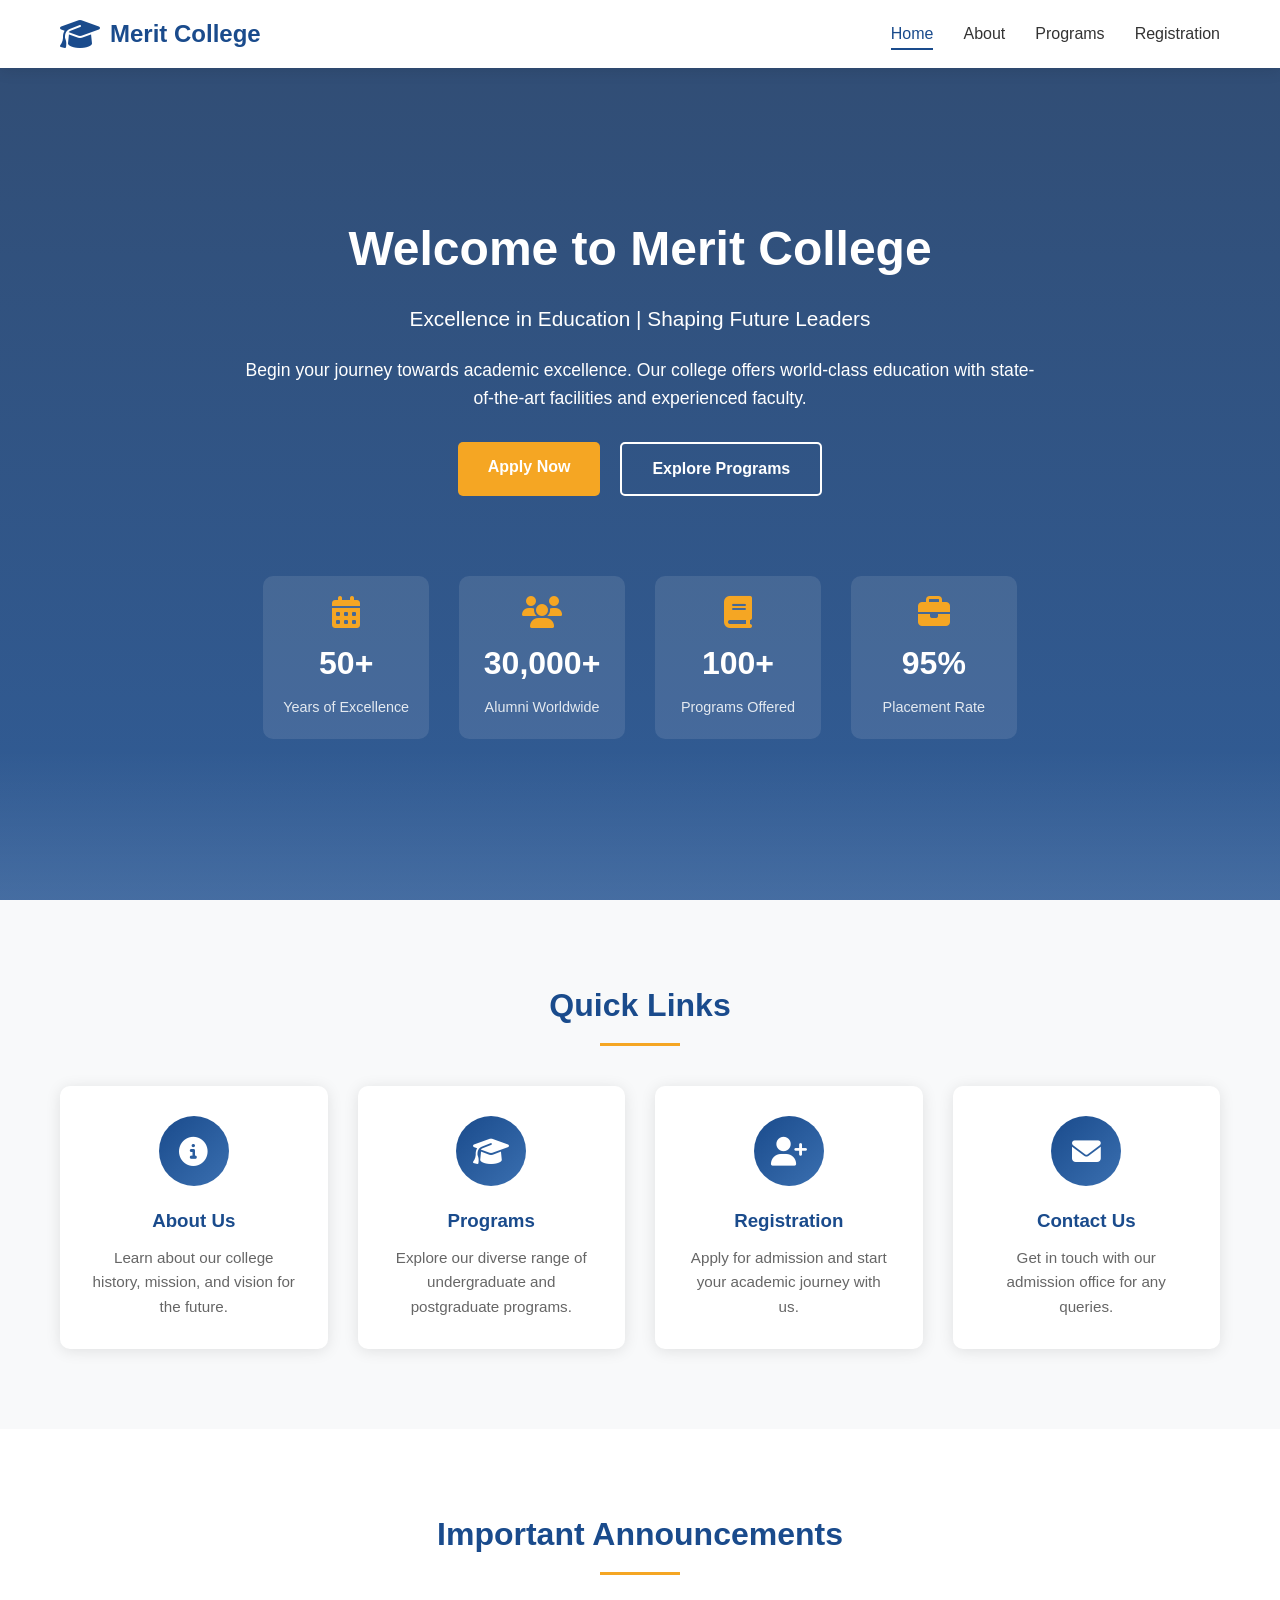
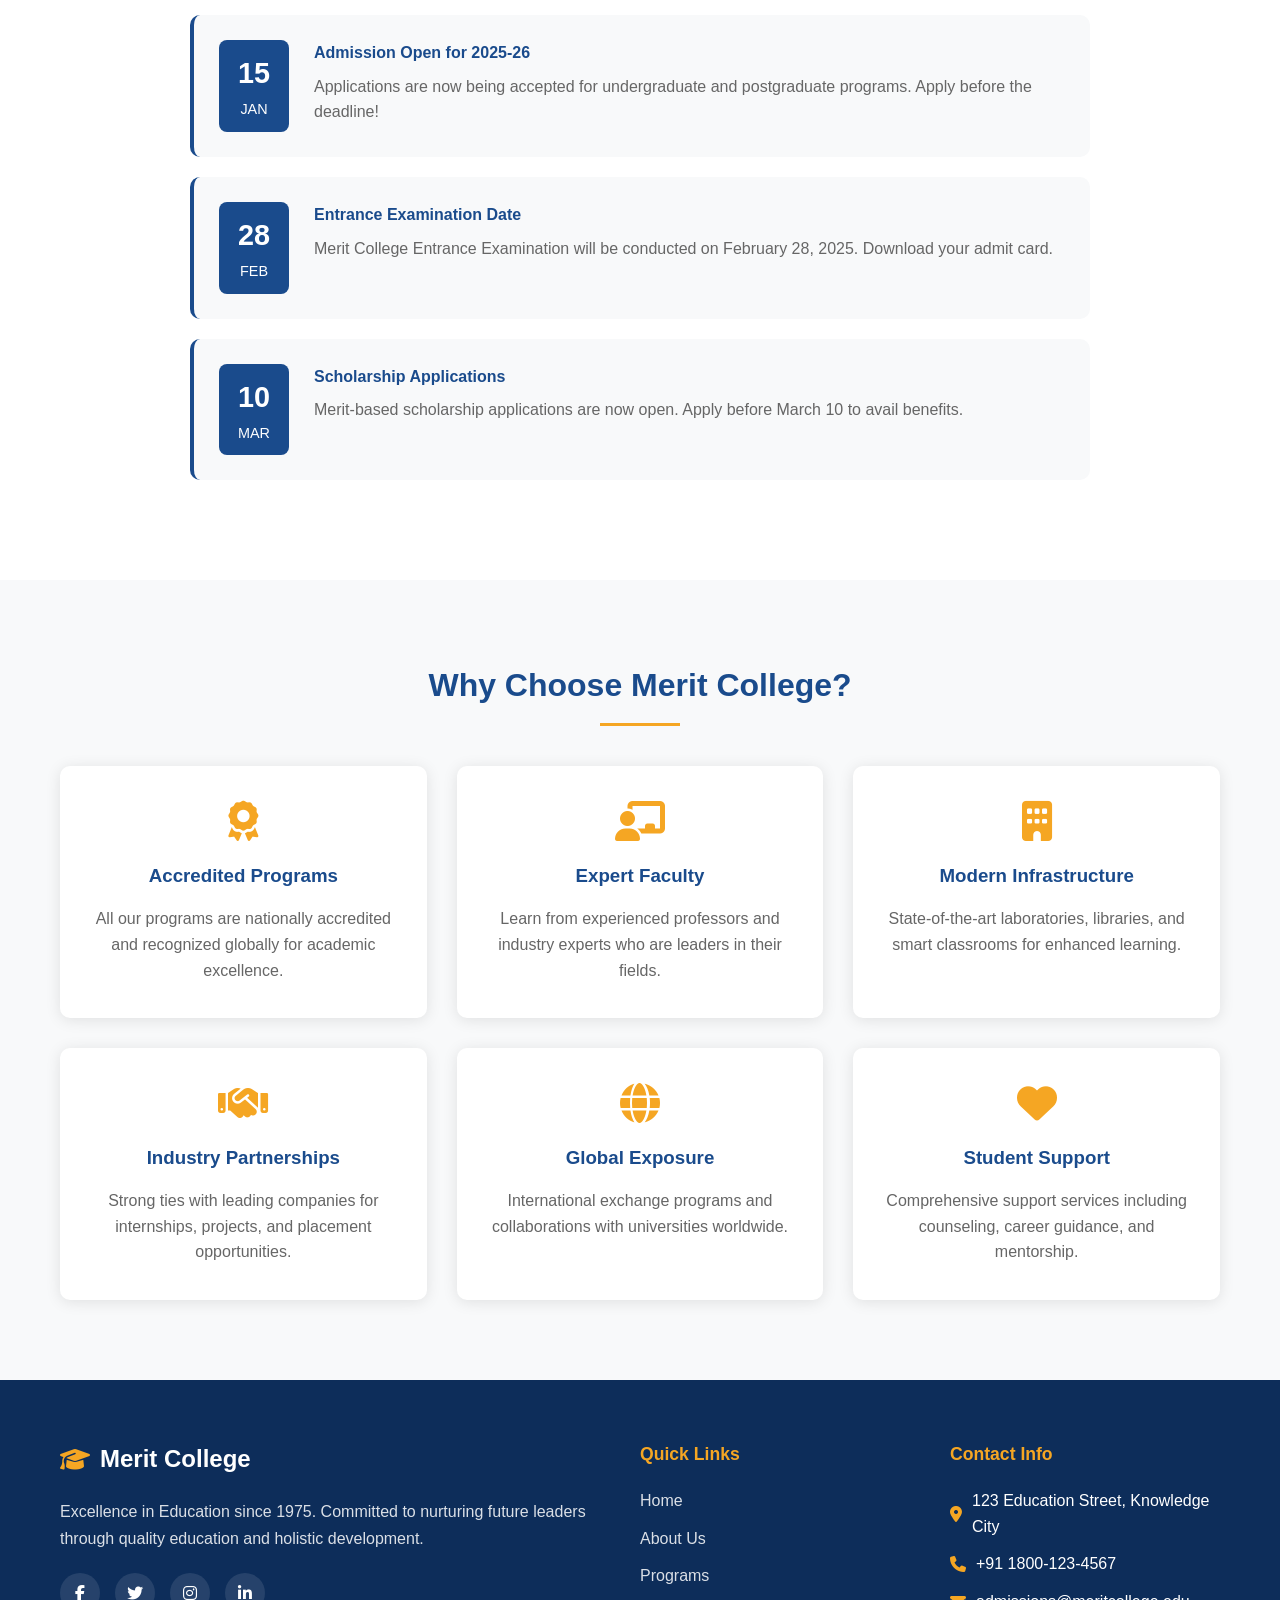
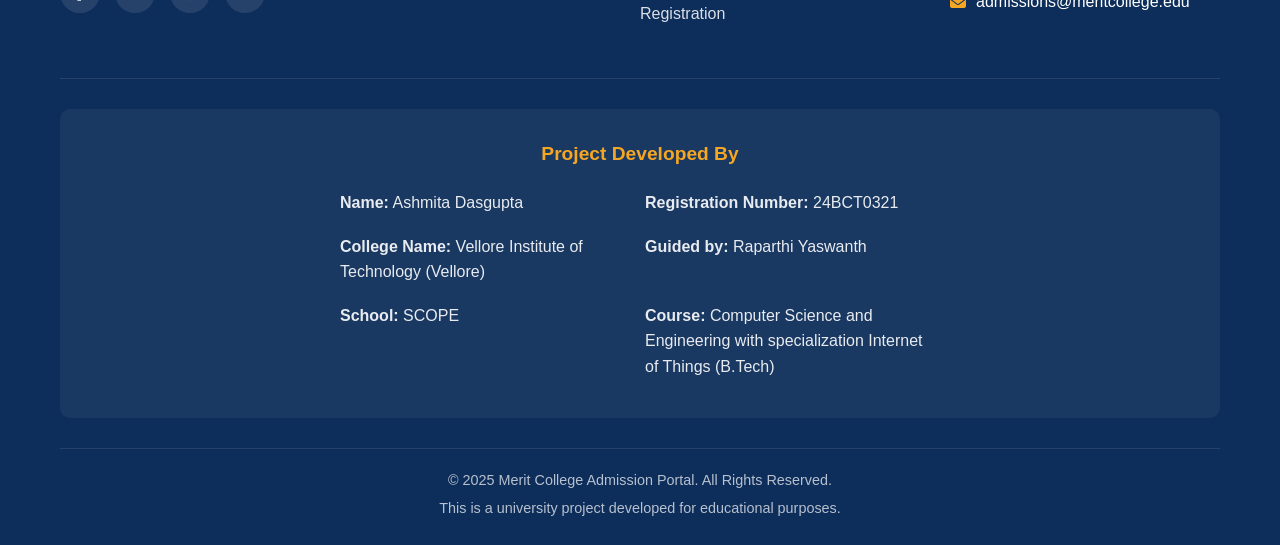
==== index.html @ 731e240c "Add files via upload" ====
<!DOCTYPE html>
<html lang="en">
<head>
    <meta charset="UTF-8">
    <meta name="viewport" content="width=device-width, initial-scale=1.0">
    <title>College Admission Portal - Home</title>
    <link rel="stylesheet" href="styles.css">
    <link rel="stylesheet" href="https://cdnjs.cloudflare.com/ajax/libs/font-awesome/6.4.0/css/all.min.css">
</head>
<body>
    <!-- Navigation -->
    <nav class="navbar">
        <div class="nav-container">
            <div class="logo">
                <i class="fas fa-graduation-cap"></i>
                <span>Merit College</span>
            </div>
            <button class="nav-toggle" id="navToggle">
                <i class="fas fa-bars"></i>
            </button>
            <ul class="nav-menu" id="navMenu">
                <li><a href="index.html" class="nav-link active">Home</a></li>
                <li><a href="about.html" class="nav-link">About</a></li>
                <li><a href="programs.html" class="nav-link">Programs</a></li>
                <li><a href="registration.html" class="nav-link">Registration</a></li>
            </ul>
        </div>
    </nav>

    <!-- Hero Section -->
    <section class="hero">
        <div class="hero-content">
            <h1>Welcome to Merit College</h1>
            <p class="hero-subtitle">Excellence in Education | Shaping Future Leaders</p>
            <p class="hero-description">Begin your journey towards academic excellence. Our college offers world-class education with state-of-the-art facilities and experienced faculty.</p>
            <div class="hero-buttons">
                <a href="registration.html" class="btn btn-primary">Apply Now</a>
                <a href="programs.html" class="btn btn-secondary">Explore Programs</a>
            </div>
        </div>
        <div class="hero-stats">
            <div class="stat-item">
                <i class="fas fa-calendar-alt"></i>
                <span class="stat-number">50+</span>
                <span class="stat-label">Years of Excellence</span>
            </div>
            <div class="stat-item">
                <i class="fas fa-users"></i>
                <span class="stat-number">30,000+</span>
                <span class="stat-label">Alumni Worldwide</span>
            </div>
            <div class="stat-item">
                <i class="fas fa-book"></i>
                <span class="stat-number">100+</span>
                <span class="stat-label">Programs Offered</span>
            </div>
            <div class="stat-item">
                <i class="fas fa-briefcase"></i>
                <span class="stat-number">95%</span>
                <span class="stat-label">Placement Rate</span>
            </div>
        </div>
    </section>

    <!-- Quick Links Section -->
    <section class="quick-links">
        <div class="container">
            <h2 class="section-title">Quick Links</h2>
            <div class="links-grid">
                <a href="about.html" class="link-card">
                    <div class="link-icon">
                        <i class="fas fa-info-circle"></i>
                    </div>
                    <h3>About Us</h3>
                    <p>Learn about our college history, mission, and vision for the future.</p>
                </a>
                <a href="programs.html" class="link-card">
                    <div class="link-icon">
                        <i class="fas fa-graduation-cap"></i>
                    </div>
                    <h3>Programs</h3>
                    <p>Explore our diverse range of undergraduate and postgraduate programs.</p>
                </a>
                <a href="registration.html" class="link-card">
                    <div class="link-icon">
                        <i class="fas fa-user-plus"></i>
                    </div>
                    <h3>Registration</h3>
                    <p>Apply for admission and start your academic journey with us.</p>
                </a>
                <a href="registration.html#contact" class="link-card">
                    <div class="link-icon">
                        <i class="fas fa-envelope"></i>
                    </div>
                    <h3>Contact Us</h3>
                    <p>Get in touch with our admission office for any queries.</p>
                </a>
            </div>
        </div>
    </section>

    <!-- Announcements Section -->
    <section class="announcements">
        <div class="container">
            <h2 class="section-title">Important Announcements</h2>
            <div class="announcement-list">
                <div class="announcement-item">
                    <div class="announcement-date">
                        <span class="day">15</span>
                        <span class="month">Jan</span>
                    </div>
                    <div class="announcement-content">
                        <h4>Admission Open for 2025-26</h4>
                        <p>Applications are now being accepted for undergraduate and postgraduate programs. Apply before the deadline!</p>
                    </div>
                </div>
                <div class="announcement-item">
                    <div class="announcement-date">
                        <span class="day">28</span>
                        <span class="month">Feb</span>
                    </div>
                    <div class="announcement-content">
                        <h4>Entrance Examination Date</h4>
                        <p>Merit College Entrance Examination will be conducted on February 28, 2025. Download your admit card.</p>
                    </div>
                </div>
                <div class="announcement-item">
                    <div class="announcement-date">
                        <span class="day">10</span>
                        <span class="month">Mar</span>
                    </div>
                    <div class="announcement-content">
                        <h4>Scholarship Applications</h4>
                        <p>Merit-based scholarship applications are now open. Apply before March 10 to avail benefits.</p>
                    </div>
                </div>
            </div>
        </div>
    </section>

    <!-- Why Choose Us Section -->
    <section class="why-choose">
        <div class="container">
            <h2 class="section-title">Why Choose Merit College?</h2>
            <div class="features-grid">
                <div class="feature-item">
                    <i class="fas fa-award"></i>
                    <h3>Accredited Programs</h3>
                    <p>All our programs are nationally accredited and recognized globally for academic excellence.</p>
                </div>
                <div class="feature-item">
                    <i class="fas fa-chalkboard-teacher"></i>
                    <h3>Expert Faculty</h3>
                    <p>Learn from experienced professors and industry experts who are leaders in their fields.</p>
                </div>
                <div class="feature-item">
                    <i class="fas fa-building"></i>
                    <h3>Modern Infrastructure</h3>
                    <p>State-of-the-art laboratories, libraries, and smart classrooms for enhanced learning.</p>
                </div>
                <div class="feature-item">
                    <i class="fas fa-handshake"></i>
                    <h3>Industry Partnerships</h3>
                    <p>Strong ties with leading companies for internships, projects, and placement opportunities.</p>
                </div>
                <div class="feature-item">
                    <i class="fas fa-globe"></i>
                    <h3>Global Exposure</h3>
                    <p>International exchange programs and collaborations with universities worldwide.</p>
                </div>
                <div class="feature-item">
                    <i class="fas fa-heart"></i>
                    <h3>Student Support</h3>
                    <p>Comprehensive support services including counseling, career guidance, and mentorship.</p>
                </div>
            </div>
        </div>
    </section>

    <!-- Footer -->
    <footer class="footer">
        <div class="container">
            <div class="footer-content">
                <div class="footer-section">
                    <h3><i class="fas fa-graduation-cap"></i> Merit College</h3>
                    <p>Excellence in Education since 1975. Committed to nurturing future leaders through quality education and holistic development.</p>
                    <div class="social-links">
                        <a href="#"><i class="fab fa-facebook-f"></i></a>
                        <a href="#"><i class="fab fa-twitter"></i></a>
                        <a href="#"><i class="fab fa-instagram"></i></a>
                        <a href="#"><i class="fab fa-linkedin-in"></i></a>
                    </div>
                </div>
                <div class="footer-section">
                    <h4>Quick Links</h4>
                    <ul>
                        <li><a href="index.html">Home</a></li>
                        <li><a href="about.html">About Us</a></li>
                        <li><a href="programs.html">Programs</a></li>
                        <li><a href="registration.html">Registration</a></li>
                    </ul>
                </div>
                <div class="footer-section">
                    <h4>Contact Info</h4>
                    <ul class="contact-info">
                        <li><i class="fas fa-map-marker-alt"></i> 123 Education Street, Knowledge City</li>
                        <li><i class="fas fa-phone"></i> +91 1800-123-4567</li>
                        <li><i class="fas fa-envelope"></i> admissions@meritcollege.edu</li>
                    </ul>
                </div>
            </div>
            
            <!-- Student Project Details -->
            <div class="student-details">
                <h4>Project Developed By</h4>
                <div class="student-info">
                    <p><strong>Name:</strong> Ashmita Dasgupta</p>
                    <p><strong>Registration Number:</strong> 24BCT0321</p>
                    <p><strong>College Name:</strong> Vellore Institute of Technology (Vellore)</p>
                    <p><strong>Guided by:</strong> Raparthi Yaswanth</p>
                    <p><strong>School:</strong> SCOPE</p>
                    <p><strong>Course:</strong> Computer Science and Engineering with specialization Internet of Things (B.Tech)</p>
                </div>
            </div>
            
            <div class="footer-bottom">
                <p>&copy; 2025 Merit College Admission Portal. All Rights Reserved.</p>
                <p>This is a university project developed for educational purposes.</p>
            </div>
        </div>
    </footer>

    <script src="script.js"></script>
</body>
</html>
---- styles.css ----
/* ========================================
   COLLEGE ADMISSION PORTAL - STYLES
   Developed by: Ashmita Dasgupta
   ======================================== */

/* ---------- CSS Variables ---------- */
:root {
    --primary-color: #1a4b8c;
    --primary-dark: #0d2d5a;
    --primary-light: #3a6fb0;
    --secondary-color: #f5a623;
    --secondary-dark: #d4891a;
    --success-color: #28a745;
    --error-color: #dc3545;
    --warning-color: #ffc107;
    --text-dark: #333333;
    --text-light: #666666;
    --text-muted: #999999;
    --bg-light: #f8f9fa;
    --bg-white: #ffffff;
    --border-color: #e0e0e0;
    --shadow: 0 2px 15px rgba(0, 0, 0, 0.1);
    --shadow-hover: 0 5px 25px rgba(0, 0, 0, 0.15);
    --transition: all 0.3s ease;
}

/* ---------- Reset & Base Styles ---------- */
* {
    margin: 0;
    padding: 0;
    box-sizing: border-box;
}

html {
    scroll-behavior: smooth;
}

body {
    font-family: 'Segoe UI', Tahoma, Geneva, Verdana, sans-serif;
    line-height: 1.6;
    color: var(--text-dark);
    background-color: var(--bg-white);
}

a {
    text-decoration: none;
    color: inherit;
}

ul {
    list-style: none;
}

img {
    max-width: 100%;
}

.container {
    max-width: 1200px;
    margin: 0 auto;
    padding: 0 20px;
}

/* ---------- Navigation ---------- */
.navbar {
    position: fixed;
    top: 0;
    left: 0;
    right: 0;
    background: var(--bg-white);
    box-shadow: var(--shadow);
    z-index: 1000;
    transition: var(--transition);
}

.nav-container {
    max-width: 1200px;
    margin: 0 auto;
    padding: 15px 20px;
    display: flex;
    justify-content: space-between;
    align-items: center;
}

.logo {
    display: flex;
    align-items: center;
    gap: 10px;
    font-size: 1.5rem;
    font-weight: 700;
    color: var(--primary-color);
}

.logo i {
    font-size: 2rem;
}

.nav-menu {
    display: flex;
    gap: 30px;
}

.nav-link {
    font-weight: 500;
    color: var(--text-dark);
    padding: 8px 0;
    position: relative;
    transition: var(--transition);
}

.nav-link::after {
    content: '';
    position: absolute;
    bottom: 0;
    left: 0;
    width: 0;
    height: 2px;
    background: var(--primary-color);
    transition: var(--transition);
}

.nav-link:hover,
.nav-link.active {
    color: var(--primary-color);
}

.nav-link:hover::after,
.nav-link.active::after {
    width: 100%;
}

.nav-toggle {
    display: none;
    background: none;
    border: none;
    font-size: 1.5rem;
    cursor: pointer;
    color: var(--primary-color);
}

/* ---------- Page Header ---------- */
.page-header {
    background: linear-gradient(135deg, var(--primary-color), var(--primary-dark));
    color: var(--bg-white);
    padding: 120px 20px 60px;
    text-align: center;
}

.page-header h1 {
    font-size: 2.5rem;
    margin-bottom: 10px;
}

.page-header p {
    font-size: 1.1rem;
    opacity: 0.9;
}

/* ---------- Hero Section ---------- */
.hero {
    background: linear-gradient(rgba(13, 45, 90, 0.85), rgba(26, 75, 140, 0.9)), 
                url('images/university-bg.jpg') center center/cover no-repeat;
    color: var(--bg-white);
    min-height: 100vh;
    display: flex;
    flex-direction: column;
    justify-content: center;
    align-items: center;
    text-align: center;
    padding: 100px 20px 50px;
    position: relative;
}

.hero::before {
    content: '';
    position: absolute;
    bottom: 0;
    left: 0;
    right: 0;
    height: 150px;
    background: linear-gradient(to top, rgba(255, 255, 255, 0.1), transparent);
    pointer-events: none;
}

.hero-content {
    max-width: 800px;
    margin-bottom: 50px;
}

.hero h1 {
    font-size: 3rem;
    margin-bottom: 15px;
    animation: fadeInUp 0.8s ease;
}

.hero-subtitle {
    font-size: 1.3rem;
    margin-bottom: 20px;
    opacity: 0.9;
    animation: fadeInUp 0.8s ease 0.2s both;
}

.hero-description {
    font-size: 1.1rem;
    margin-bottom: 30px;
    opacity: 0.85;
    animation: fadeInUp 0.8s ease 0.4s both;
}

.hero-buttons {
    display: flex;
    gap: 20px;
    justify-content: center;
    animation: fadeInUp 0.8s ease 0.6s both;
}

.hero-stats {
    display: grid;
    grid-template-columns: repeat(4, 1fr);
    gap: 30px;
    max-width: 900px;
    margin-top: 30px;
    animation: fadeInUp 0.8s ease 0.8s both;
}

.stat-item {
    text-align: center;
    padding: 20px;
    background: rgba(255, 255, 255, 0.1);
    border-radius: 10px;
    backdrop-filter: blur(5px);
}

.stat-item i {
    font-size: 2rem;
    margin-bottom: 10px;
    color: var(--secondary-color);
}

.stat-number {
    display: block;
    font-size: 2rem;
    font-weight: 700;
    margin-bottom: 5px;
}

.stat-label {
    font-size: 0.9rem;
    opacity: 0.85;
}

/* ---------- Buttons ---------- */
.btn {
    display: inline-block;
    padding: 12px 30px;
    border-radius: 5px;
    font-weight: 600;
    cursor: pointer;
    border: none;
    transition: var(--transition);
    font-size: 1rem;
}

.btn-primary {
    background: var(--secondary-color);
    color: var(--bg-white);
}

.btn-primary:hover {
    background: var(--secondary-dark);
    transform: translateY(-2px);
    box-shadow: 0 5px 15px rgba(245, 166, 35, 0.4);
}

.btn-secondary {
    background: transparent;
    border: 2px solid var(--bg-white);
    color: var(--bg-white);
}

.btn-secondary:hover {
    background: var(--bg-white);
    color: var(--primary-color);
}

/* ---------- Section Titles ---------- */
.section-title {
    text-align: center;
    font-size: 2rem;
    color: var(--primary-color);
    margin-bottom: 40px;
    position: relative;
    padding-bottom: 15px;
}

.section-title::after {
    content: '';
    position: absolute;
    bottom: 0;
    left: 50%;
    transform: translateX(-50%);
    width: 80px;
    height: 3px;
    background: var(--secondary-color);
}

/* ---------- Quick Links Section ---------- */
.quick-links {
    padding: 80px 20px;
    background: var(--bg-light);
}

.links-grid {
    display: grid;
    grid-template-columns: repeat(4, 1fr);
    gap: 30px;
}

.link-card {
    background: var(--bg-white);
    padding: 30px;
    border-radius: 10px;
    text-align: center;
    box-shadow: var(--shadow);
    transition: var(--transition);
}

.link-card:hover {
    transform: translateY(-10px);
    box-shadow: var(--shadow-hover);
}

.link-icon {
    width: 70px;
    height: 70px;
    background: linear-gradient(135deg, var(--primary-color), var(--primary-light));
    border-radius: 50%;
    display: flex;
    align-items: center;
    justify-content: center;
    margin: 0 auto 20px;
}

.link-icon i {
    font-size: 1.8rem;
    color: var(--bg-white);
}

.link-card h3 {
    color: var(--primary-color);
    margin-bottom: 10px;
}

.link-card p {
    color: var(--text-light);
    font-size: 0.95rem;
}

/* ---------- Announcements Section ---------- */
.announcements {
    padding: 80px 20px;
    background: var(--bg-white);
}

.announcement-list {
    max-width: 900px;
    margin: 0 auto;
}

.announcement-item {
    display: flex;
    gap: 25px;
    padding: 25px;
    background: var(--bg-light);
    border-radius: 10px;
    margin-bottom: 20px;
    transition: var(--transition);
    border-left: 4px solid var(--primary-color);
}

.announcement-item:hover {
    transform: translateX(10px);
    box-shadow: var(--shadow);
}

.announcement-date {
    min-width: 70px;
    text-align: center;
    padding: 10px;
    background: var(--primary-color);
    border-radius: 8px;
    color: var(--bg-white);
}

.announcement-date .day {
    display: block;
    font-size: 1.8rem;
    font-weight: 700;
}

.announcement-date .month {
    font-size: 0.9rem;
    text-transform: uppercase;
}

.announcement-content h4 {
    color: var(--primary-color);
    margin-bottom: 8px;
}

.announcement-content p {
    color: var(--text-light);
}

/* ---------- Why Choose Section ---------- */
.why-choose {
    padding: 80px 20px;
    background: var(--bg-light);
}

.features-grid {
    display: grid;
    grid-template-columns: repeat(3, 1fr);
    gap: 30px;
}

.feature-item {
    background: var(--bg-white);
    padding: 35px 25px;
    border-radius: 10px;
    text-align: center;
    box-shadow: var(--shadow);
    transition: var(--transition);
}

.feature-item:hover {
    transform: translateY(-5px);
    box-shadow: var(--shadow-hover);
}

.feature-item i {
    font-size: 2.5rem;
    color: var(--secondary-color);
    margin-bottom: 20px;
}

.feature-item h3 {
    color: var(--primary-color);
    margin-bottom: 15px;
}

.feature-item p {
    color: var(--text-light);
}

/* ---------- About Section ---------- */
.about-section {
    padding: 80px 20px;
}

.about-block {
    display: grid;
    grid-template-columns: 1fr 1fr;
    gap: 50px;
    align-items: center;
    margin-bottom: 60px;
}

.about-image {
    display: flex;
    justify-content: center;
}

.image-placeholder {
    width: 100%;
    max-width: 400px;
    height: 300px;
    background: linear-gradient(135deg, var(--primary-color), var(--primary-light));
    border-radius: 15px;
    display: flex;
    align-items: center;
    justify-content: center;
}

.image-placeholder i {
    font-size: 5rem;
    color: var(--bg-white);
    opacity: 0.8;
}

.about-text h2 {
    color: var(--primary-color);
    margin-bottom: 20px;
    font-size: 1.8rem;
}

.about-text p {
    color: var(--text-light);
    margin-bottom: 15px;
    text-align: justify;
}

/* Mission & Vision */
.mission-vision {
    display: grid;
    grid-template-columns: repeat(2, 1fr);
    gap: 30px;
    margin-bottom: 60px;
}

.mv-card {
    background: var(--bg-light);
    padding: 40px;
    border-radius: 15px;
    text-align: center;
    transition: var(--transition);
}

.mv-card:hover {
    transform: translateY(-5px);
    box-shadow: var(--shadow);
}

.mv-icon {
    width: 80px;
    height: 80px;
    background: var(--primary-color);
    border-radius: 50%;
    display: flex;
    align-items: center;
    justify-content: center;
    margin: 0 auto 20px;
}

.mv-icon i {
    font-size: 2rem;
    color: var(--bg-white);
}

.mv-card h3 {
    color: var(--primary-color);
    margin-bottom: 15px;
}

.mv-card p {
    color: var(--text-light);
}

/* Values Section */
.values-section {
    margin-bottom: 60px;
}

.values-grid {
    display: grid;
    grid-template-columns: repeat(4, 1fr);
    gap: 25px;
}

.value-item {
    background: var(--bg-light);
    padding: 30px 20px;
    border-radius: 10px;
    text-align: center;
    transition: var(--transition);
}

.value-item:hover {
    background: var(--primary-color);
    color: var(--bg-white);
}

.value-item:hover h4,
.value-item:hover p {
    color: var(--bg-white);
}

.value-item i {
    font-size: 2rem;
    color: var(--secondary-color);
    margin-bottom: 15px;
}

.value-item h4 {
    color: var(--primary-color);
    margin-bottom: 10px;
    transition: var(--transition);
}

.value-item p {
    color: var(--text-light);
    font-size: 0.9rem;
    transition: var(--transition);
}

/* Leadership Section */
.leadership-section {
    margin-bottom: 60px;
}

.leaders-grid {
    display: grid;
    grid-template-columns: repeat(3, 1fr);
    gap: 30px;
}

.leader-card {
    background: var(--bg-white);
    padding: 30px;
    border-radius: 15px;
    text-align: center;
    box-shadow: var(--shadow);
    transition: var(--transition);
}

.leader-card:hover {
    transform: translateY(-5px);
    box-shadow: var(--shadow-hover);
}

.leader-image {
    width: 100px;
    height: 100px;
    background: var(--primary-color);
    border-radius: 50%;
    display: flex;
    align-items: center;
    justify-content: center;
    margin: 0 auto 20px;
}

.leader-image i {
    font-size: 2.5rem;
    color: var(--bg-white);
}

.leader-card h4 {
    color: var(--primary-color);
    margin-bottom: 5px;
}

.leader-card .designation {
    color: var(--secondary-color);
    font-weight: 600;
    margin-bottom: 10px;
}

.leader-card .leader-desc {
    color: var(--text-light);
    font-size: 0.9rem;
}

/* Infrastructure Section */
.infrastructure-section {
    margin-bottom: 40px;
}

.infra-grid {
    display: grid;
    grid-template-columns: repeat(3, 1fr);
    gap: 25px;
}

.infra-item {
    background: var(--bg-light);
    padding: 30px;
    border-radius: 10px;
    text-align: center;
    transition: var(--transition);
}

.infra-item:hover {
    background: var(--primary-color);
    color: var(--bg-white);
}

.infra-item:hover h4,
.infra-item:hover p {
    color: var(--bg-white);
}

.infra-item i {
    font-size: 2rem;
    color: var(--secondary-color);
    margin-bottom: 15px;
}

.infra-item h4 {
    color: var(--primary-color);
    margin-bottom: 10px;
    transition: var(--transition);
}

.infra-item p {
    color: var(--text-light);
    font-size: 0.9rem;
    transition: var(--transition);
}

/* ---------- Programs Section ---------- */
.programs-section {
    padding: 80px 20px;
}

.filter-buttons {
    display: flex;
    justify-content: center;
    gap: 15px;
    margin-bottom: 40px;
    flex-wrap: wrap;
}

.filter-btn {
    padding: 10px 25px;
    border: 2px solid var(--primary-color);
    background: transparent;
    color: var(--primary-color);
    border-radius: 25px;
    cursor: pointer;
    font-weight: 500;
    transition: var(--transition);
}

.filter-btn:hover,
.filter-btn.active {
    background: var(--primary-color);
    color: var(--bg-white);
}

.programs-grid {
    display: grid;
    grid-template-columns: repeat(3, 1fr);
    gap: 30px;
}

.program-card {
    background: var(--bg-white);
    border-radius: 15px;
    box-shadow: var(--shadow);
    overflow: hidden;
    transition: var(--transition);
}

.program-card:hover {
    transform: translateY(-10px);
    box-shadow: var(--shadow-hover);
}

.program-icon {
    padding: 30px;
    background: linear-gradient(135deg, var(--primary-color), var(--primary-light));
    text-align: center;
}

.program-icon i {
    font-size: 3rem;
    color: var(--bg-white);
}

.program-icon.medical {
    background: linear-gradient(135deg, #e74c3c, #c0392b);
}

.program-icon.business {
    background: linear-gradient(135deg, #27ae60, #2ecc71);
}

.program-icon.tech {
    background: linear-gradient(135deg, #9b59b6, #8e44ad);
}

.program-icon.arts {
    background: linear-gradient(135deg, #e67e22, #f39c12);
}

.program-icon.law {
    background: linear-gradient(135deg, #34495e, #2c3e50);
}

.program-icon.science {
    background: linear-gradient(135deg, #16a085, #1abc9c);
}

.program-icon.diploma {
    background: linear-gradient(135deg, #2980b9, #3498db);
}

.program-content {
    padding: 25px;
}

.program-content h3 {
    color: var(--primary-color);
    margin-bottom: 10px;
}

.program-content .duration {
    color: var(--text-muted);
    font-size: 0.9rem;
    margin-bottom: 15px;
}

.program-content .duration i {
    margin-right: 5px;
}

.program-content .description {
    color: var(--text-light);
    margin-bottom: 15px;
    font-size: 0.95rem;
}

.program-content .highlights {
    margin-bottom: 20px;
}

.program-content .highlights li {
    color: var(--text-light);
    font-size: 0.9rem;
    padding: 5px 0;
    padding-left: 20px;
    position: relative;
}

.program-content .highlights li::before {
    content: '\f00c';
    font-family: 'Font Awesome 6 Free';
    font-weight: 900;
    position: absolute;
    left: 0;
    color: var(--success-color);
}

/* Eligibility Section */
.eligibility-section {
    padding: 80px 20px;
    background: var(--bg-light);
}

.eligibility-grid {
    display: grid;
    grid-template-columns: repeat(3, 1fr);
    gap: 30px;
}

.eligibility-card {
    background: var(--bg-white);
    padding: 30px;
    border-radius: 15px;
    box-shadow: var(--shadow);
}

.eligibility-card h4 {
    color: var(--primary-color);
    margin-bottom: 20px;
    padding-bottom: 10px;
    border-bottom: 2px solid var(--border-color);
}

.eligibility-card h4 i {
    margin-right: 10px;
    color: var(--secondary-color);
}

.eligibility-card ul li {
    color: var(--text-light);
    padding: 10px 0;
    padding-left: 25px;
    position: relative;
    border-bottom: 1px dashed var(--border-color);
}

.eligibility-card ul li:last-child {
    border-bottom: none;
}

.eligibility-card ul li::before {
    content: '\f101';
    font-family: 'Font Awesome 6 Free';
    font-weight: 900;
    position: absolute;
    left: 0;
    color: var(--primary-color);
}

/* ---------- Registration Section ---------- */
.registration-section {
    padding: 80px 20px;
    background: var(--bg-light);
}

.registration-wrapper {
    max-width: 800px;
    margin: 0 auto;
}

/* Form Progress */
.form-progress {
    display: flex;
    justify-content: center;
    align-items: center;
    margin-bottom: 40px;
}

.progress-step {
    display: flex;
    flex-direction: column;
    align-items: center;
    gap: 10px;
}

.step-number {
    width: 50px;
    height: 50px;
    background: var(--border-color);
    border-radius: 50%;
    display: flex;
    align-items: center;
    justify-content: center;
    font-weight: 700;
    color: var(--text-muted);
    transition: var(--transition);
}

.progress-step.active .step-number,
.progress-step.completed .step-number {
    background: var(--primary-color);
    color: var(--bg-white);
}

.progress-step.completed .step-number::after {
    content: '\f00c';
    font-family: 'Font Awesome 6 Free';
    font-weight: 900;
}

.step-label {
    font-size: 0.9rem;
    color: var(--text-muted);
    font-weight: 500;
}

.progress-step.active .step-label,
.progress-step.completed .step-label {
    color: var(--primary-color);
}

.progress-line {
    width: 100px;
    height: 3px;
    background: var(--border-color);
    margin: 0 15px 25px;
}

/* Registration Form */
.registration-form {
    background: var(--bg-white);
    border-radius: 15px;
    padding: 40px;
    box-shadow: var(--shadow);
}

.form-step {
    display: none;
}

.form-step.active {
    display: block;
    animation: fadeIn 0.3s ease;
}

.form-step h3 {
    color: var(--primary-color);
    margin-bottom: 25px;
    padding-bottom: 15px;
    border-bottom: 2px solid var(--bg-light);
}

.form-step h3 i {
    margin-right: 10px;
    color: var(--secondary-color);
}

.form-row {
    display: grid;
    grid-template-columns: repeat(2, 1fr);
    gap: 20px;
}

.form-group {
    margin-bottom: 20px;
}

.form-group label {
    display: block;
    margin-bottom: 8px;
    font-weight: 500;
    color: var(--text-dark);
}

.required {
    color: var(--error-color);
}

.form-group input,
.form-group select,
.form-group textarea {
    width: 100%;
    padding: 12px 15px;
    border: 2px solid var(--border-color);
    border-radius: 8px;
    font-size: 1rem;
    transition: var(--transition);
    font-family: inherit;
}

.form-group input:focus,
.form-group select:focus,
.form-group textarea:focus {
    outline: none;
    border-color: var(--primary-color);
    box-shadow: 0 0 0 3px rgba(26, 75, 140, 0.1);
}

.form-group input.error,
.form-group select.error,
.form-group textarea.error {
    border-color: var(--error-color);
}

.error-message {
    display: block;
    color: var(--error-color);
    font-size: 0.85rem;
    margin-top: 5px;
}

/* File Upload */
.file-upload {
    position: relative;
    border: 2px dashed var(--border-color);
    border-radius: 10px;
    padding: 30px;
    text-align: center;
    transition: var(--transition);
    cursor: pointer;
}

.file-upload:hover {
    border-color: var(--primary-color);
    background: var(--bg-light);
}

.file-upload input[type="file"] {
    position: absolute;
    top: 0;
    left: 0;
    width: 100%;
    height: 100%;
    opacity: 0;
    cursor: pointer;
}

.file-upload-label i {
    font-size: 2rem;
    color: var(--primary-color);
    margin-bottom: 10px;
    display: block;
}

.file-upload-label span {
    color: var(--text-light);
}

.form-note {
    background: var(--bg-light);
    padding: 15px;
    border-radius: 8px;
    margin-bottom: 25px;
    color: var(--text-light);
    font-size: 0.95rem;
}

/* Checkbox Group */
.checkbox-group {
    display: flex;
    align-items: flex-start;
    gap: 10px;
}

.checkbox-group input[type="checkbox"] {
    width: auto;
    margin-top: 5px;
    cursor: pointer;
}

.checkbox-group label {
    margin-bottom: 0;
    cursor: pointer;
    font-weight: 400;
}

/* Form Buttons */
.form-buttons {
    display: flex;
    justify-content: space-between;
    margin-top: 30px;
    padding-top: 20px;
    border-top: 2px solid var(--bg-light);
}

.form-buttons .btn-secondary {
    border-color: var(--primary-color);
    color: var(--primary-color);
}

.form-buttons .btn-secondary:hover {
    background: var(--primary-color);
    color: var(--bg-white);
}

.form-buttons .btn-secondary:disabled {
    opacity: 0.5;
    cursor: not-allowed;
}

/* ---------- Important Dates Section ---------- */
.important-dates-section {
    padding: 80px 20px;
    background: var(--bg-white);
}

.dates-grid {
    display: grid;
    grid-template-columns: repeat(4, 1fr);
    gap: 25px;
}

.date-card {
    display: flex;
    align-items: center;
    gap: 20px;
    background: var(--bg-light);
    padding: 25px;
    border-radius: 15px;
    transition: var(--transition);
}

.date-card:hover {
    transform: translateY(-5px);
    box-shadow: var(--shadow);
}

.date-icon {
    width: 60px;
    height: 60px;
    background: var(--primary-color);
    border-radius: 50%;
    display: flex;
    align-items: center;
    justify-content: center;
    flex-shrink: 0;
}

.date-icon i {
    font-size: 1.5rem;
    color: var(--bg-white);
}

.date-info h4 {
    color: var(--primary-color);
    margin-bottom: 5px;
    font-size: 0.95rem;
}

.date-info .date {
    color: var(--text-dark);
    font-weight: 600;
    margin-bottom: 5px;
}

.status {
    display: inline-block;
    padding: 3px 12px;
    border-radius: 15px;
    font-size: 0.8rem;
    font-weight: 500;
}

.status.active {
    background: rgba(40, 167, 69, 0.15);
    color: var(--success-color);
}

.status.upcoming {
    background: rgba(255, 193, 7, 0.15);
    color: var(--warning-color);
}

/* ---------- Contact Section ---------- */
.contact-section {
    padding: 80px 20px;
    background: var(--bg-light);
}

.contact-grid {
    display: grid;
    grid-template-columns: repeat(3, 1fr);
    gap: 30px;
}

.contact-card {
    background: var(--bg-white);
    padding: 35px;
    border-radius: 15px;
    text-align: center;
    box-shadow: var(--shadow);
    transition: var(--transition);
}

.contact-card:hover {
    transform: translateY(-5px);
    box-shadow: var(--shadow-hover);
}

.contact-card i {
    font-size: 2.5rem;
    color: var(--secondary-color);
    margin-bottom: 20px;
}

.contact-card h4 {
    color: var(--primary-color);
    margin-bottom: 15px;
}

.contact-card p {
    color: var(--text-light);
    margin-bottom: 5px;
}

/* ---------- Modal / Notification ---------- */
.modal-overlay {
    position: fixed;
    top: 0;
    left: 0;
    right: 0;
    bottom: 0;
    background: rgba(0, 0, 0, 0.6);
    display: flex;
    align-items: center;
    justify-content: center;
    z-index: 2000;
    opacity: 0;
    visibility: hidden;
    transition: var(--transition);
}

.modal-overlay.active {
    opacity: 1;
    visibility: visible;
}

.modal {
    background: var(--bg-white);
    padding: 40px;
    border-radius: 20px;
    text-align: center;
    max-width: 450px;
    width: 90%;
    transform: scale(0.8);
    transition: var(--transition);
}

.modal-overlay.active .modal {
    transform: scale(1);
}

.modal-icon {
    font-size: 5rem;
    margin-bottom: 20px;
}

.modal-icon.success {
    color: var(--success-color);
}

.modal-icon.error {
    color: var(--error-color);
}

.modal h3 {
    color: var(--primary-color);
    margin-bottom: 15px;
    font-size: 1.5rem;
}

.modal p {
    color: var(--text-light);
    margin-bottom: 20px;
}

.modal-details {
    background: var(--bg-light);
    padding: 20px;
    border-radius: 10px;
    margin-bottom: 25px;
}

.modal-details p {
    margin-bottom: 0;
}

.modal-details span {
    font-weight: 700;
    color: var(--primary-color);
}

/* ---------- Footer ---------- */
.footer {
    background: var(--primary-dark);
    color: var(--bg-white);
    padding: 60px 20px 0;
}

.footer-content {
    display: grid;
    grid-template-columns: 2fr 1fr 1fr;
    gap: 40px;
    padding-bottom: 40px;
    border-bottom: 1px solid rgba(255, 255, 255, 0.1);
}

.footer-section h3 {
    font-size: 1.5rem;
    margin-bottom: 20px;
    display: flex;
    align-items: center;
    gap: 10px;
}

.footer-section h3 i {
    color: var(--secondary-color);
}

.footer-section h4 {
    font-size: 1.1rem;
    margin-bottom: 20px;
    color: var(--secondary-color);
}

.footer-section p {
    opacity: 0.85;
    margin-bottom: 20px;
    line-height: 1.7;
}

.social-links {
    display: flex;
    gap: 15px;
}

.social-links a {
    width: 40px;
    height: 40px;
    background: rgba(255, 255, 255, 0.1);
    border-radius: 50%;
    display: flex;
    align-items: center;
    justify-content: center;
    transition: var(--transition);
}

.social-links a:hover {
    background: var(--secondary-color);
    transform: translateY(-3px);
}

.footer-section ul li {
    margin-bottom: 12px;
}

.footer-section ul li a {
    opacity: 0.85;
    transition: var(--transition);
}

.footer-section ul li a:hover {
    opacity: 1;
    padding-left: 5px;
}

.contact-info li {
    display: flex;
    align-items: center;
    gap: 10px;
}

.contact-info li i {
    color: var(--secondary-color);
}

/* Student Details Section */
.student-details {
    background: rgba(255, 255, 255, 0.05);
    padding: 30px;
    border-radius: 10px;
    margin: 30px 0;
    text-align: center;
}

.student-details h4 {
    color: var(--secondary-color);
    margin-bottom: 20px;
    font-size: 1.2rem;
}

.student-info {
    display: grid;
    grid-template-columns: repeat(2, 1fr);
    gap: 10px;
    text-align: left;
    max-width: 600px;
    margin: 0 auto;
}

.student-info p {
    margin-bottom: 8px;
    opacity: 0.9;
}

.footer-bottom {
    text-align: center;
    padding: 20px 0;
    border-top: 1px solid rgba(255, 255, 255, 0.1);
}

.footer-bottom p {
    opacity: 0.7;
    font-size: 0.9rem;
    margin-bottom: 5px;
}

/* ---------- Animations ---------- */
@keyframes fadeIn {
    from {
        opacity: 0;
    }
    to {
        opacity: 1;
    }
}

@keyframes fadeInUp {
    from {
        opacity: 0;
        transform: translateY(30px);
    }
    to {
        opacity: 1;
        transform: translateY(0);
    }
}

/* ---------- Responsive Design ---------- */
@media (max-width: 1024px) {
    .hero h1 {
        font-size: 2.5rem;
    }

    .hero-stats {
        grid-template-columns: repeat(2, 1fr);
    }

    .links-grid {
        grid-template-columns: repeat(2, 1fr);
    }

    .features-grid {
        grid-template-columns: repeat(2, 1fr);
    }

    .programs-grid {
        grid-template-columns: repeat(2, 1fr);
    }

    .dates-grid {
        grid-template-columns: repeat(2, 1fr);
    }
}

@media (max-width: 768px) {
    .nav-menu {
        position: fixed;
        top: 70px;
        left: 0;
        right: 0;
        background: var(--bg-white);
        flex-direction: column;
        align-items: center;
        padding: 20px;
        gap: 15px;
        box-shadow: var(--shadow);
        transform: translateY(-150%);
        transition: var(--transition);
    }

    .nav-menu.active {
        transform: translateY(0);
    }

    .nav-toggle {
        display: block;
    }

    .hero h1 {
        font-size: 2rem;
    }

    .hero-buttons {
        flex-direction: column;
        gap: 15px;
    }

    .hero-stats {
        grid-template-columns: repeat(2, 1fr);
        gap: 15px;
    }

    .links-grid {
        grid-template-columns: 1fr;
    }

    .features-grid {
        grid-template-columns: 1fr;
    }

    .about-block {
        grid-template-columns: 1fr;
    }

    .mission-vision {
        grid-template-columns: 1fr;
    }

    .values-grid {
        grid-template-columns: repeat(2, 1fr);
    }

    .leaders-grid {
        grid-template-columns: 1fr;
    }

    .infra-grid {
        grid-template-columns: repeat(2, 1fr);
    }

    .programs-grid {
        grid-template-columns: 1fr;
    }

    .eligibility-grid {
        grid-template-columns: 1fr;
    }

    .form-row {
        grid-template-columns: 1fr;
    }

    .dates-grid {
        grid-template-columns: 1fr;
    }

    .contact-grid {
        grid-template-columns: 1fr;
    }

    .footer-content {
        grid-template-columns: 1fr;
        text-align: center;
    }

    .social-links {
        justify-content: center;
    }

    .contact-info li {
        justify-content: center;
    }

    .student-info {
        grid-template-columns: 1fr;
        text-align: center;
    }

    .registration-form {
        padding: 25px;
    }

    .progress-line {
        width: 50px;
    }
}

@media (max-width: 480px) {
    .hero {
        padding: 80px 15px 40px;
    }

    .hero h1 {
        font-size: 1.7rem;
    }

    .hero-subtitle {
        font-size: 1rem;
    }

    .stat-item {
        padding: 15px;
    }

    .stat-number {
        font-size: 1.5rem;
    }

    .section-title {
        font-size: 1.5rem;
    }

    .page-header h1 {
        font-size: 1.8rem;
    }

    .values-grid {
        grid-template-columns: 1fr;
    }

    .infra-grid {
        grid-template-columns: 1fr;
    }

    .filter-buttons {
        flex-direction: column;
        align-items: center;
    }

    .form-progress {
        flex-wrap: wrap;
    }

    .progress-line {
        display: none;
    }
}
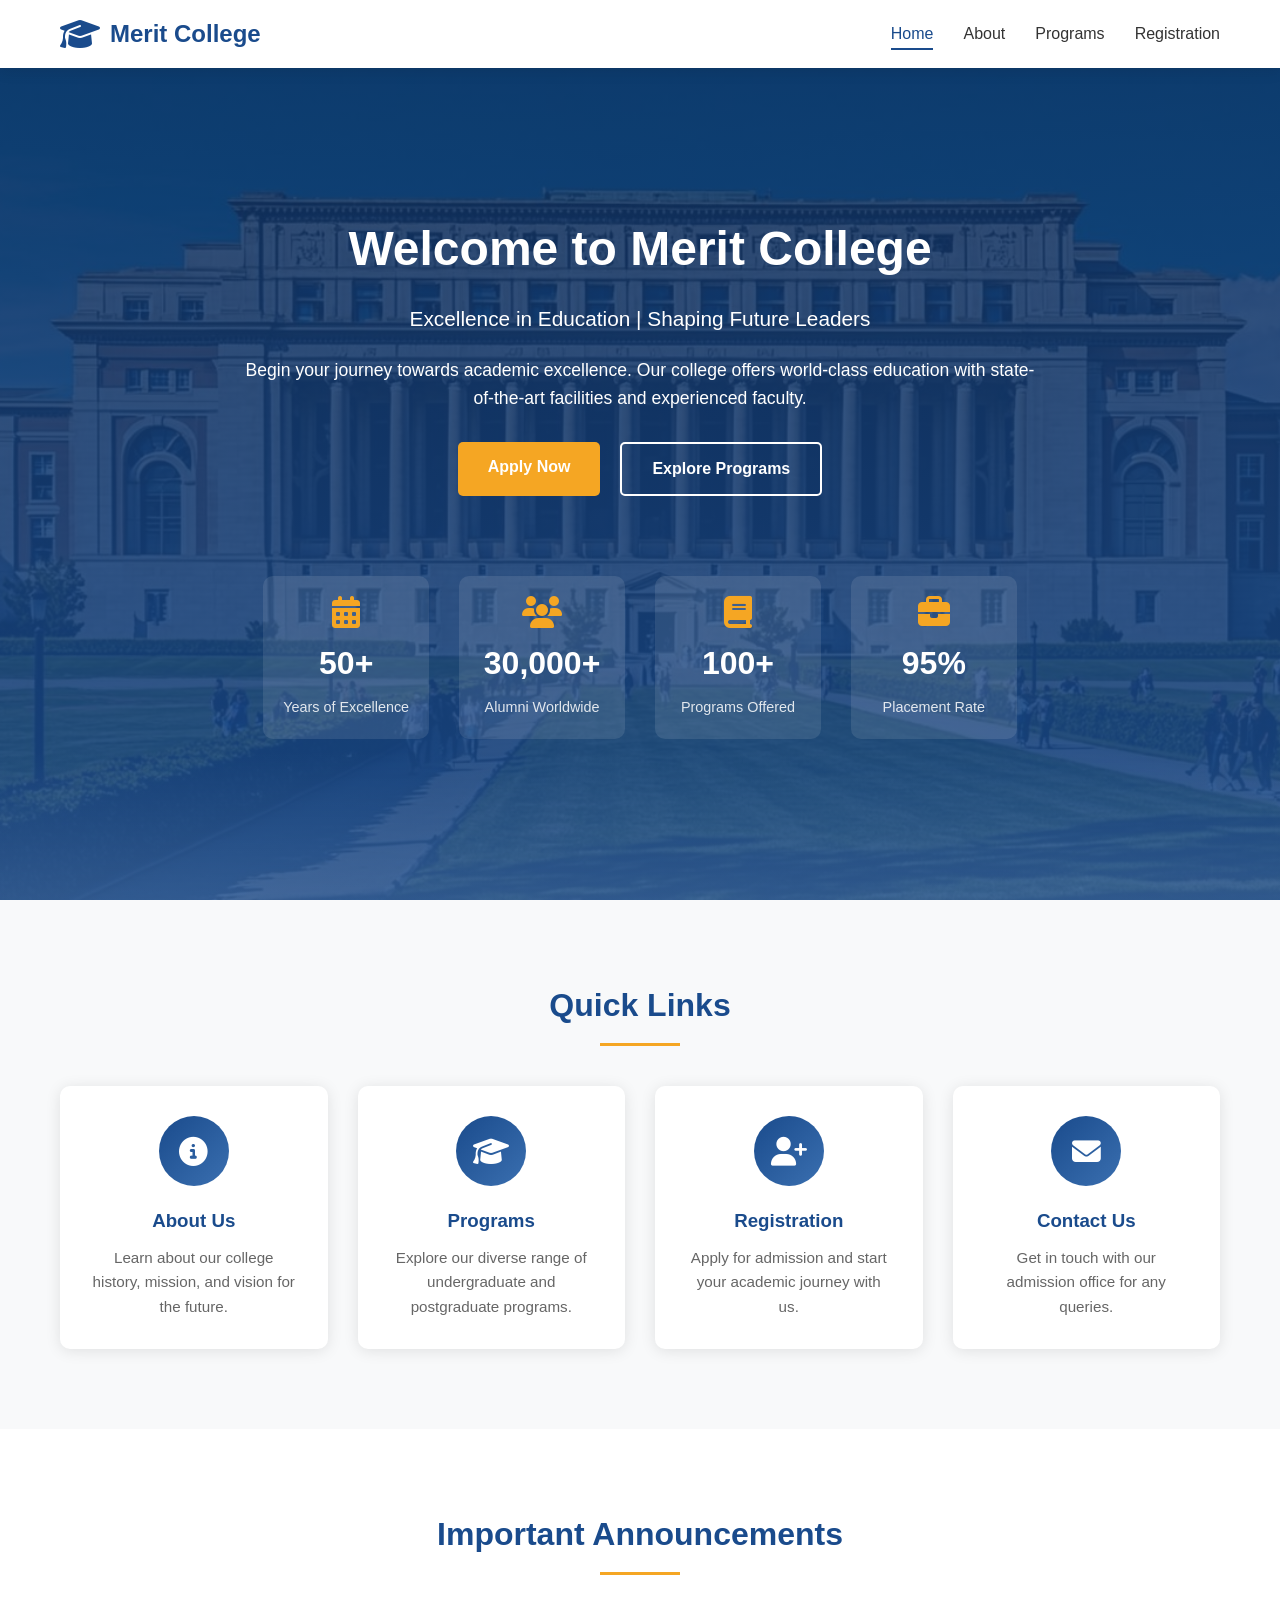
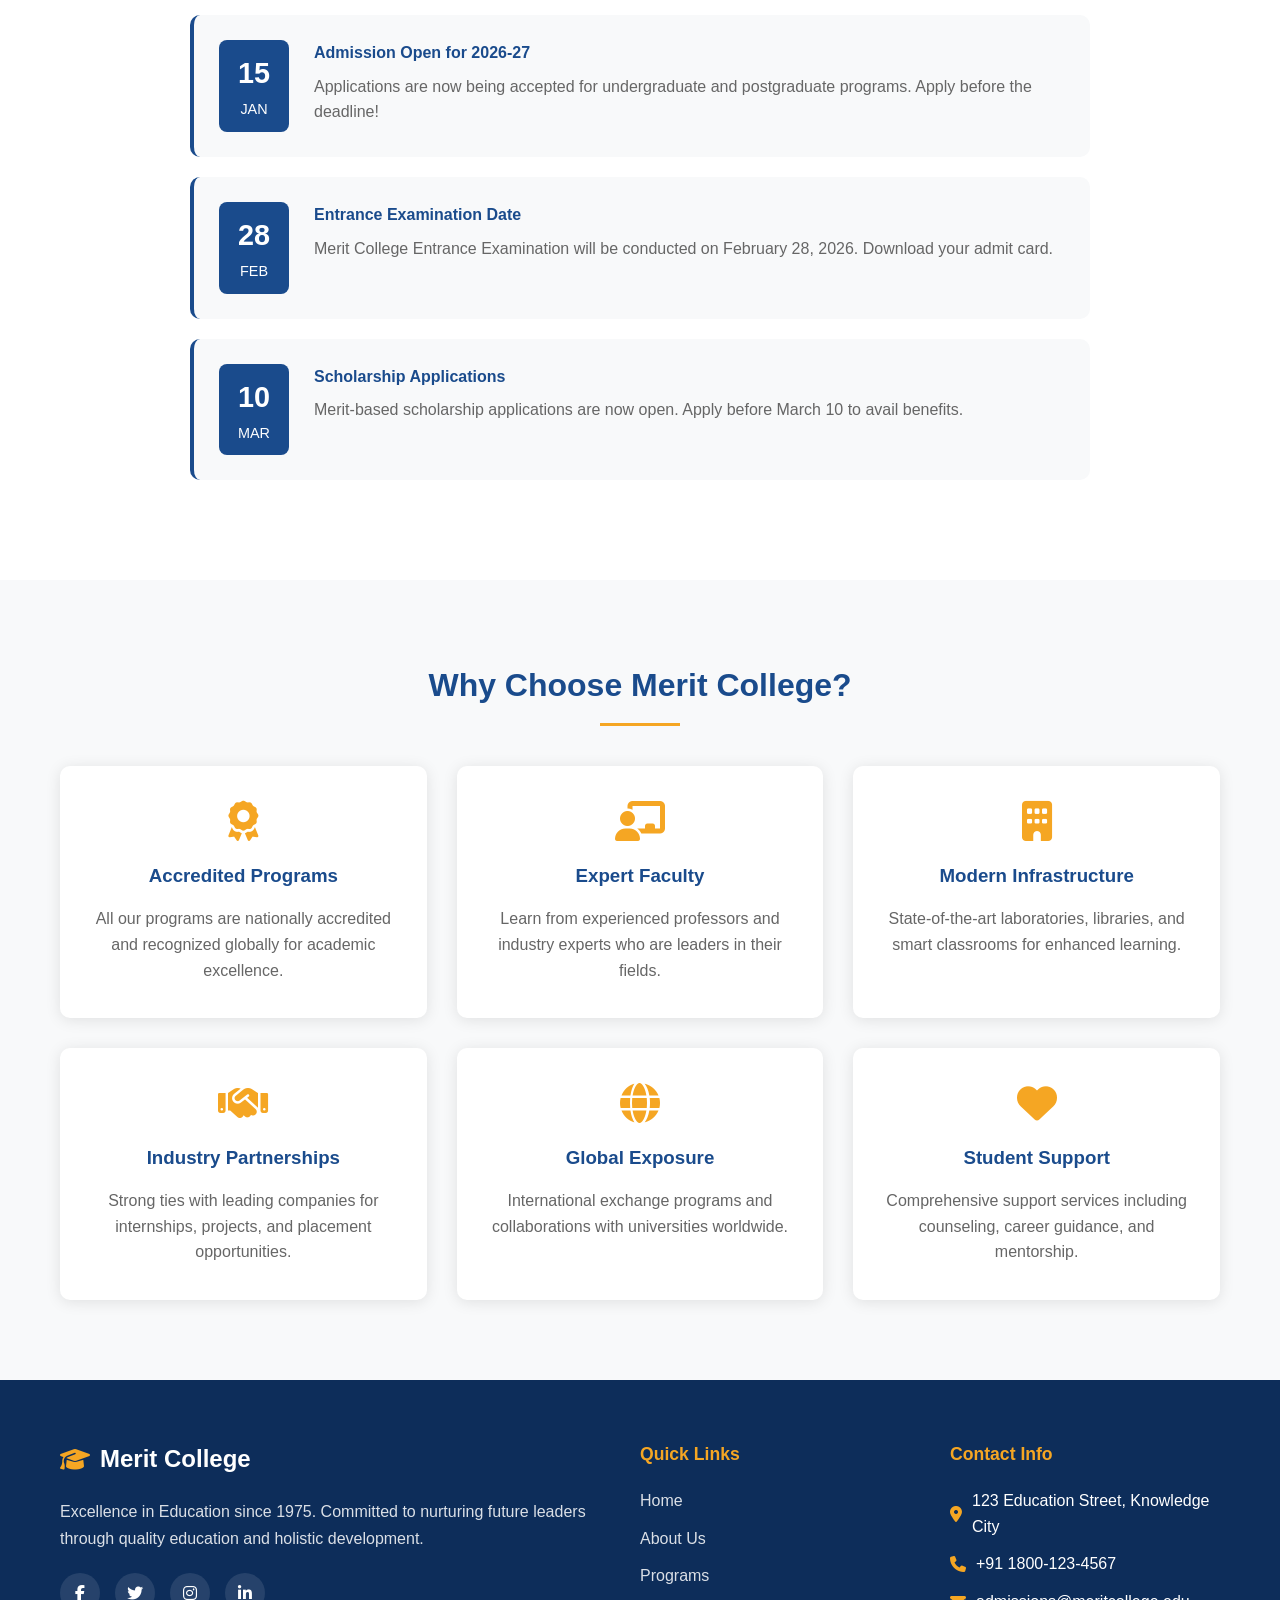
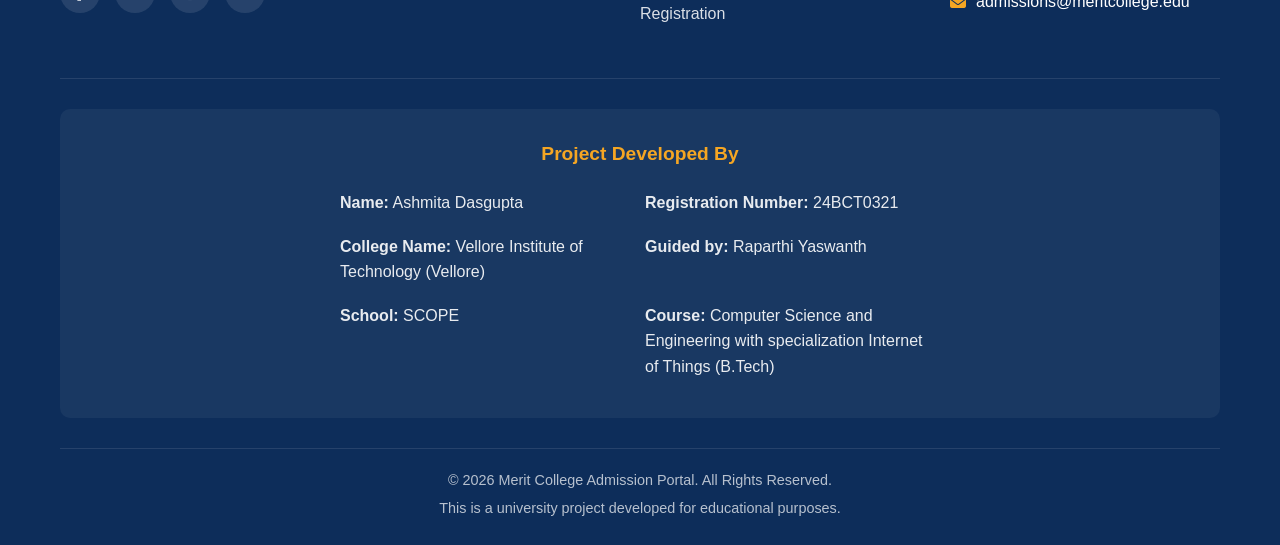
==== commit e8477036: "Update index.html" ====
--- a/index.html
+++ b/index.html
@@ -110,7 +110,7 @@
                         <span class="month">Jan</span>
                     </div>
                     <div class="announcement-content">
-                        <h4>Admission Open for 2025-26</h4>
+                        <h4>Admission Open for 2026-27</h4>
                         <p>Applications are now being accepted for undergraduate and postgraduate programs. Apply before the deadline!</p>
                     </div>
                 </div>
@@ -121,7 +121,7 @@
                     </div>
                     <div class="announcement-content">
                         <h4>Entrance Examination Date</h4>
-                        <p>Merit College Entrance Examination will be conducted on February 28, 2025. Download your admit card.</p>
+                        <p>Merit College Entrance Examination will be conducted on February 28, 2026. Download your admit card.</p>
                     </div>
                 </div>
                 <div class="announcement-item">
@@ -224,7 +224,7 @@
             </div>
             
             <div class="footer-bottom">
-                <p>&copy; 2025 Merit College Admission Portal. All Rights Reserved.</p>
+                <p>&copy; 2026 Merit College Admission Portal. All Rights Reserved.</p>
                 <p>This is a university project developed for educational purposes.</p>
             </div>
         </div>
